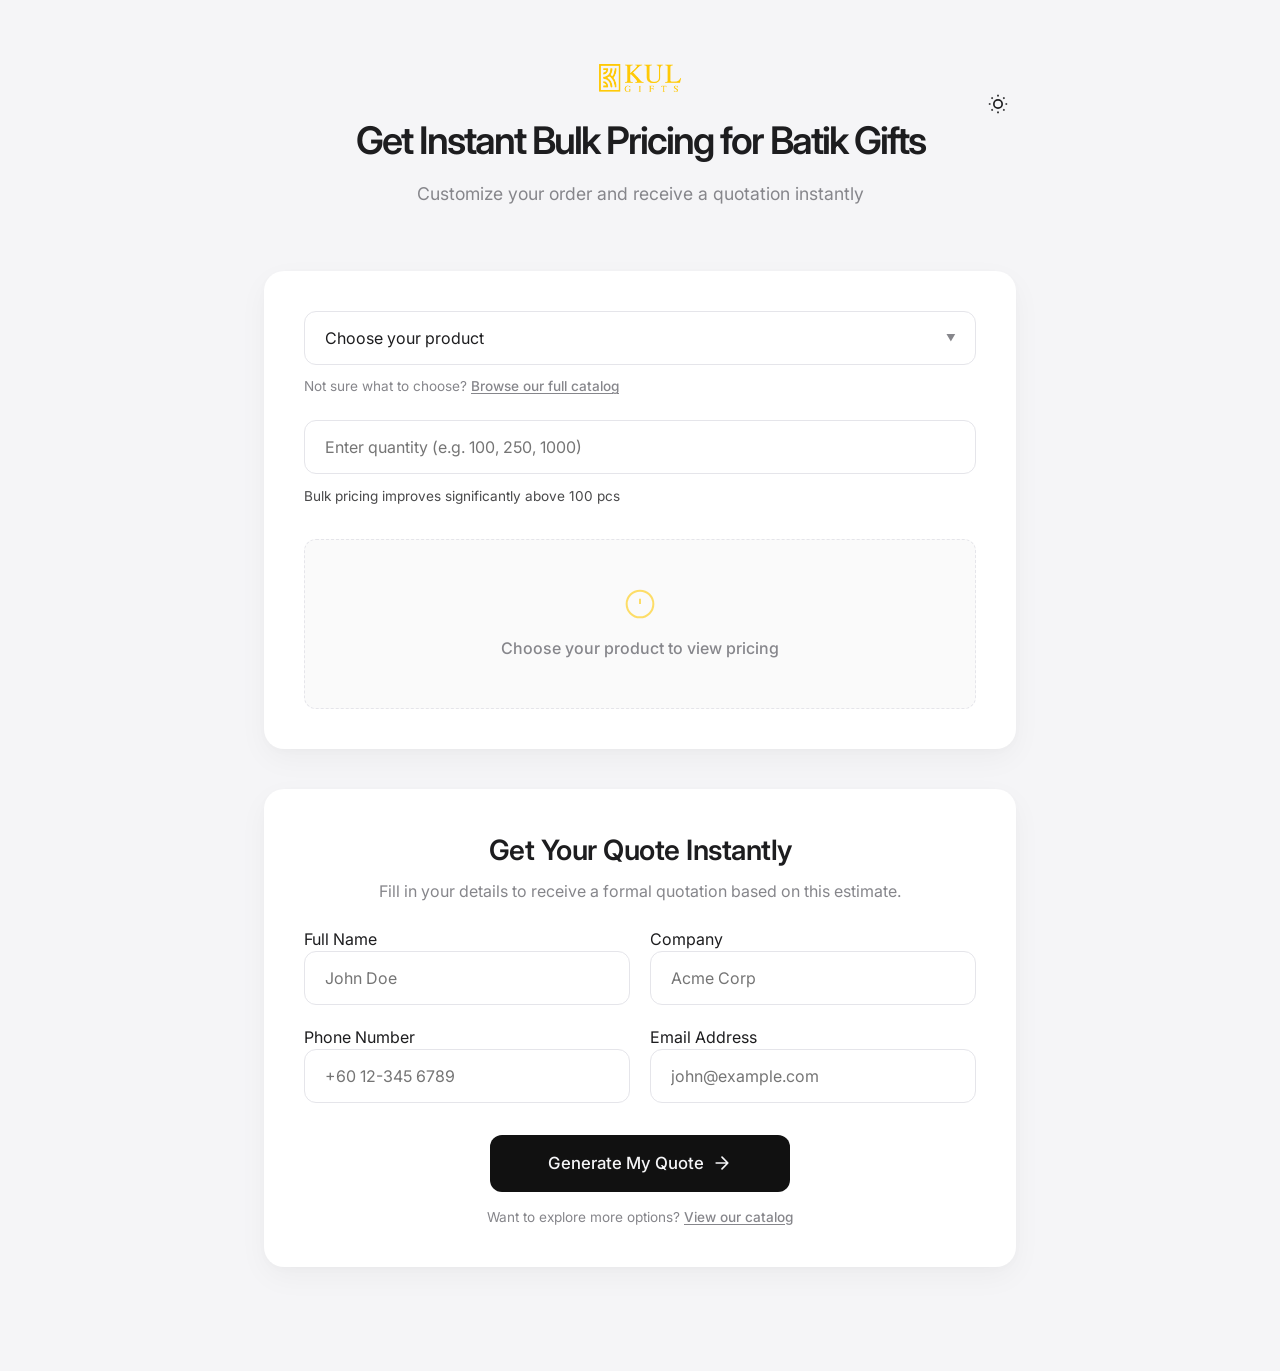
==== index.html @ 927e72f8 "Update index.html" ====
<!DOCTYPE html>
<html lang="en">

<head>
    <meta charset="UTF-8" />
    <meta name="viewport" content="width=device-width, initial-scale=1.0" />
    <title>KUL Gifts Bulk Order Estimator</title>

    <link rel="preconnect" href="https://fonts.googleapis.com" />
    <link rel="preconnect" href="https://fonts.gstatic.com" crossorigin />
    <link href="https://fonts.googleapis.com/css2?family=Inter:wght@300;400;500;600;700&display=swap" rel="stylesheet" />
    <link rel="stylesheet" href="styles.css" />
</head>

<body>
    <div class="app-container">
        <header class="app-header">
            <div class="brand-header">
                <img src="logo.png" alt="KUL Gifts Logo" class="logo">
            </div>
            <div class="header-top">
                <button id="back-to-calc-btn" class="back-btn hidden" aria-label="Back to calculator">
                    <svg width="24" height="24" viewBox="0 0 24 24" fill="none" stroke="currentColor" stroke-width="2.5"
                        stroke-linecap="round" stroke-linejoin="round">
                        <path d="M15 18l-6-6 6-6" />
                    </svg>
                </button>
                <button id="theme-toggle" class="theme-btn" aria-label="Toggle dark mode">
                    <svg class="sun-icon" width="20" height="20" viewBox="0 0 24 24" fill="none" stroke="currentColor"
                        stroke-width="2">
                        <circle cx="12" cy="12" r="5" />
                        <path
                            d="M12 1v2M12 21v2M4.22 4.22l1.42 1.42M18.36 18.36l1.42 1.42M1 12h2M21 12h2M4.22 19.78l1.42-1.42M18.36 5.64l1.42-1.42" />
                    </svg>
                    <svg class="moon-icon" width="20" height="20" viewBox="0 0 24 24" fill="none" stroke="currentColor"
                        stroke-width="2">
                        <path d="M21 12.79A9 9 0 1 1 11.21 3 7 7 0 0 0 21 12.79z" />
                    </svg>
                </button>
            </div>
            <h2>Get Instant Bulk Pricing for Batik Gifts</h2>
            <p>Customize your order and receive a quotation instantly</p>
        </header>

        <main class="main-content">
            <!-- Estimator Form -->
            <section class="estimator-panel">
                <div id="calculator-section" class="calculator-card glass-card">
                    <!-- Conversion Banner -->


                    <form id="estimator-form">
                        <!-- Step 1 (Minimal) -->
                        <div class="form-group">
                            <div class="select-wrapper">
                                <select id="product" name="product" required>
                                    <option value="" disabled selected hidden>Choose your product</option>
                                    <option value="Batik Kipas Tangan w Cover">Batik Kipas Tangan w Cover</option>
                                    <option value="Batik Zipper Bag / Foldable">Batik Zipper Bag / Foldable</option>
                                    <option value="Batik Totebag Reversible">Batik Totebag Reversible</option>
                                    <option value="Batik Passport Holder">Batik Passport Holder</option>
                                    <option value="Batik Lanyard Holder">Batik Lanyard Holder</option>
                                    <option value="Batik Mini Doorgift">Batik Mini Doorgift</option>
                                    <option value="Batik Notebook">Batik Notebook</option>
                                    <option value="other">Not sure / Other product</option>
                                </select>
                            </div>

                            <!-- Secondary Product Info (Moved here for better flow) -->
                            <div id="custom-product-container" class="form-group hidden" style="margin-top: 1rem;">
                                <label for="custom-product">Tell us what you're looking for</label>
                                <textarea id="custom-product"
                                    placeholder="Example: Batik Bookmark with custom logo printing..."></textarea>
                            </div>

                            <p class="catalog-hint">Not sure what to choose? <a
                                    href="https://kulgifts.com/wp-content/uploads/2026/04/KUL-Gifts-2025-Estimator.pdf"
                                    target="_blank">Browse our full catalog</a></p>
                        </div>

                        <!-- Step 2 (Minimal) -->
                        <div class="form-group">
                            <input type="number" id="quantity" name="quantity"
                                placeholder="Enter quantity (e.g. 100, 250, 1000)" min="1">
                            <div id="quantity-hint" class="quantity-hint"></div>
                            <div style="font-size: 0.85rem; opacity: 0.8; margin-top: 0.5rem;">Bulk pricing improves
                                significantly above 100 pcs</div>
                        </div>

                        <!-- Interactive Fields (Hidden until step 1) -->
                        <div id="interactive-fields-container" class="hidden">
                            <!-- Timeline Selector -->
                            <div class="form-group">
                                <label for="timeline">Production Timeline</label>
                                <div class="select-wrapper">
                                    <select id="timeline" name="timeline">
                                        <option value="Normal">Normal (3–4 weeks)</option>
                                        <option value="Urgent">Urgent (1–2 weeks)</option>
                                    </select>
                                </div>
                            </div>

                            <div id="addons-field-container">
                                <div class="form-group">
                                    <label>Customize Your Order (Add-ons)</label>
                                    <div id="addon-warning" class="hidden" style="color: #ea4335; font-size: 0.85rem; margin-bottom: 12px; font-weight: 500;">
                                        Customization is available for orders of 50 pcs and above only.
                                    </div>
                                    <div class="addons-group" id="addons-group">
                                        <label class="addon-checkbox" for="addon-logo">
                                            <div class="addon-left">
                                                <div class="custom-checkbox">
                                                    <input type="checkbox" id="addon-logo" value="3" />
                                                    <span class="checkmark"></span>
                                                </div>
                                                <div class="addon-info">
                                                    <span class="addon-name">Logo Printing</span>
                                                </div>
                                            </div>
                                            <span class="addon-price">+RM3/unit</span>
                                        </label>

                                        <label class="addon-checkbox" for="addon-card">
                                            <div class="addon-left">
                                                <div class="custom-checkbox">
                                                    <input type="checkbox" id="addon-card" value="2" />
                                                    <span class="checkmark"></span>
                                                </div>
                                                <div class="addon-info">
                                                    <span class="addon-name">Custom Card</span>
                                                </div>
                                            </div>
                                            <span class="addon-price">+RM2/unit</span>
                                        </label>

                                        <label class="addon-checkbox" for="addon-packaging">
                                            <div class="addon-left">
                                                <div class="custom-checkbox">
                                                    <input type="checkbox" id="addon-packaging" value="5" />
                                                    <span class="checkmark"></span>
                                                </div>
                                                <div class="addon-info">
                                                    <span class="addon-name">Premium Packaging</span>
                                                </div>
                                            </div>
                                            <span class="addon-price">+RM5/unit</span>
                                        </label>
                                    </div>
                                </div>
                            </div>
                        </div>
                    </form>

                    <!-- Pricing Box -->
                    <div id="pricing-box-container" class="hidden">
                        <div class="pricing-display">
                            <div id="savings-message" class="savings-message hidden"></div>
                            <div class="price-row" style="font-size: 0.95rem; margin-bottom: 1.25rem;">
                                <span>Price Per Unit</span>
                                <span id="unit-price" class="price-value">RM 0.00</span>
                            </div>
                            <div id="deposit-section">
                                <div class="price-divider"></div>
                                <div class="payment-breakdown"
                                    style="display: flex; flex-direction: column; auto; gap: 0.85rem; margin-top: 1.25rem; margin-bottom: 1.25rem;">
                                    <div class="price-row" style="font-size: 1rem;">
                                        <span>Deposit (60%)</span>
                                        <span id="deposit-price" class="price-value">RM 0.00</span>
                                    </div>
                                    <div class="price-row" style="font-size: 1rem;">
                                        <span>Balance (40%)</span>
                                        <span id="balance-price" class="price-value">RM 0.00</span>
                                    </div>
                                </div>
                            </div>
                            <div class="price-divider"></div>
                            <div class="price-row total" style="margin-top: 1.5rem;">
                                <span style="font-size: 1.1rem;">Estimated Total</span>
                                <span id="total-price" class="price-value highlight">RM 0.00</span>
                            </div>
                            <div id="pricing-note" class="catalog-hint" style="margin-top: 1rem; line-height: 1.5;">
                                Estimated pricing based on standard specifications.<br>
                                60% deposit required to confirm order, balance upon completion.<br>
                                Delivery charges are calculated separately.
                            </div>
                        </div>
                    </div>

                    <!-- Empty State Message -->
                    <div id="empty-state-container" class="empty-state-container">
                        <div class="empty-state-msg">
                            <svg width="32" height="32" viewBox="0 0 24 24" fill="none" stroke="currentColor"
                                stroke-width="1.5">
                                <circle cx="12" cy="12" r="10" />
                                <path d="M12 8v4M12 16h.01" />
                            </svg>
                            <p>Choose your product to view pricing</p>
                        </div>
                    </div>

                    <!-- Tailored Quotation Message -->
                    <div id="tailored-quote-msg" class="tailored-quote-msg hidden">
                        <div class="msg-icon">
                            <svg width="24" height="24" viewBox="0 0 24 24" fill="none" stroke="currentColor"
                                stroke-width="2">
                                <path d="M21 15a2 2 0 0 1-2 2H7l-4 4V5a2 2 0 0 1 2-2h14a2 2 0 0 1 2 2z" />
                            </svg>
                        </div>
                        <p>This request requires a tailored quotation. Submit your request and our team will assist you
                            with the best rates.</p>
                    </div>
                </div>
            </section>

            <section class="lead-layout">
                <div id="lead-section" class="lead-card glass-card">
                    <h3>Get Your Quote Instantly</h3>
                    <p class="lead-desc" style="margin-bottom: 1.5rem;">
                        Fill in your details to receive a formal quotation based on this estimate.
                    </p>

                    <form id="lead-form">
                        <div class="input-grid">
                            <div class="input-group">
                                <label for="name">Full Name</label>
                                <input type="text" id="name" required placeholder="John Doe" />
                            </div>

                            <div class="input-group">
                                <label for="company">Company</label>
                                <input type="text" id="company" required placeholder="Acme Corp" />
                            </div>

                            <div class="input-group">
                                <label for="phone">Phone Number</label>
                                <input type="tel" id="phone" required placeholder="+60 12-345 6789" />
                            </div>

                            <div class="input-group">
                                <label for="email">Email Address</label>
                                <input type="email" id="email" required placeholder="john@example.com" />
                            </div>
                        </div>

                        <button type="submit" class="submit-btn" id="submit-lead-btn"
                            style="margin-bottom: 16px; background-color: var(--primary); color: var(--bg-color); border: none;">
                            <span>Generate My Quote</span>
                            <svg class="icon-arrow" width="20" height="20" viewBox="0 0 24 24" fill="none"
                                stroke="currentColor" stroke-width="2" stroke-linecap="round" stroke-linejoin="round">
                                <path d="M5 12h14M12 5l7 7-7 7" />
                            </svg>
                        </button>
                        
                        <div style="text-align: center;">
                            <p class="catalog-hint secondary">Want to explore more options? <a
                                    href="https://kulgifts.com/wp-content/uploads/2026/04/KUL-Gifts-2025-Catalog.pdf"
                                    target="_blank">View our catalog</a></p>
                        </div>
                    </form>
                </div>
            </section>

            <!-- Professional Quotation Preview Section -->
            <section id="preview-section" class="preview-layout hidden">
                <div class="preview-card invoice-card">
                    
                    <!-- Header -->
                    <div class="invoice-header">
                        <div class="invoice-brand">
                            <h2>KUL GIFTS</h2>
                            <p>Bulk Batik Gifts Supplier</p>
                        </div>
                        <div class="invoice-title">
                            <h1 style="color: #FFCA07;">QUOTATION</h1>
                            <div class="invoice-meta">
                                <p><strong>Quote ID:</strong> <span id="preview-quote-id">-</span></p>
                                <p><strong>Date Issued:</strong> <span id="preview-date-issued">-</span></p>
                                <p><strong>Valid Until:</strong> <span id="preview-valid-until">-</span></p>
                            </div>
                        </div>
                    </div>
                    
                    <!-- Separation Line -->
                    <div class="invoice-divider-thick"></div>

                    <!-- Addresses -->
                    <div class="invoice-addresses">
                        <div class="invoice-from">
                            <h4 class="address-title">FROM:</h4>
                            <p><strong>Name:</strong> KUL Gifts Team</p>
                            <p><strong>Company:</strong> KUL Gifts Worldwide</p>
                            <p><strong>Phone:</strong> 60182630390</p>
                            <p><strong>Email:</strong> <a href="mailto:kulgifts2u@gmail.com">kulgifts2u@gmail.com</a></p>
                        </div>
                        <div class="invoice-to">
                            <h4 class="address-title">TO:</h4>
                            <p><strong>Name:</strong> <span id="preview-name">-</span></p>
                            <p><strong>Company:</strong> <span id="preview-company">-</span></p>
                            <p><strong>Phone:</strong> <span id="preview-phone">-</span></p>
                            <p><strong>Email:</strong> <span id="preview-email">-</span></p>
                        </div>
                    </div>

                    <div class="invoice-divider"></div>

                    <!-- Order Details -->
                    <div class="invoice-section">
                        <h4 class="section-heading">ORDER DETAILS</h4>
                        <div class="invoice-table">
                            <div class="invoice-row header-row">
                                <span class="col-main">Product</span>
                                <span class="col-qty">Quantity</span>
                                <span class="col-price">Unit Price</span>
                            </div>
                            <div class="invoice-row">
                                <span id="preview-product" class="col-main font-semibold">-</span>
                                <span id="preview-quantity" class="col-qty">- pcs</span>
                                <span id="preview-unit-price" class="col-price">-</span>
                            </div>
                        </div>
                    </div>

                    <div class="invoice-divider"></div>

                    <!-- Add-ons Details -->
                    <div class="invoice-section">
                        <h4 class="section-heading">ADD-ONS</h4>
                        <div id="preview-addons-container" class="invoice-addons-list">
                            <!-- Dynamic addon rows will be injected here -->
                            <p class="no-addons">None</p>
                        </div>
                    </div>

                    <div class="invoice-divider"></div>

                    <!-- Pricing Summary -->
                    <div class="invoice-summary-wrapper">
                        <div class="invoice-summary">
                            <div class="summary-row">
                                <span>Subtotal:</span>
                                <span id="preview-subtotal">-</span>
                            </div>
                            <div class="summary-row">
                                <span>Add-ons Total:</span>
                                <span id="preview-addons-total">-</span>
                            </div>
                            <div class="summary-row total-row">
                                <span>TOTAL AMOUNT:</span>
                                <span id="preview-final-total" class="total-gold">-</span>
                            </div>
                        </div>
                    </div>

                    <!-- Payment Information Section -->
                    <div class="invoice-section" style="margin-top: 2rem;">
                        <h4 class="section-heading">PAYMENT INFORMATION</h4>
                        <div class="invoice-payment" style="font-size: 0.95rem; line-height: 1.6;">
                            <p style="margin: 0;"><strong>Bank:</strong> Maybank</p>
                            <p style="margin: 0;"><strong>Account Name:</strong> KUL GIFT WORLDWIDE</p>
                            <p style="margin: 0;"><strong>Account Number:</strong> 518608055493</p>
                        </div>
                    </div>

                    <!-- Notes Section -->
                    <div class="invoice-notes">
                        <h4 class="notes-heading">NOTES:</h4>
                        <ul>
                            <li>This quotation is valid for 7 days from the date issued</li>
                            <li>Production will begin after confirmation</li>
                            <li>Delivery timeline will be shared upon order confirmation</li>
                            <li>Shipping/delivery is NOT included in this quotation</li>
                            <li>Delivery can be arranged via Lalamove (paid by client or arranged by KUL Gifts upon request)</li>
                        </ul>
                    </div>

                    <!-- Action Buttons -->
                    <div class="invoice-actions no-print">
                        <button type="button" id="confirm-quote-btn" class="submit-btn primary-btn invoice-btn">
                            <span>Confirm & Generate Official Quotation</span>
                        </button>
                        <button type="button" id="edit-details-btn" class="secondary-btn invoice-btn outline">
                            <span>Edit Details</span>
                        </button>
                    </div>
                </div>
            </section>

            <div id="success-message" class="success-card hidden">
                <div class="success-icon">
                    <svg width="48" height="48" viewBox="0 0 24 24" fill="none" stroke="currentColor" stroke-width="2"
                        stroke-linecap="round" stroke-linejoin="round">
                        <path d="M22 11.08V12a10 10 0 1 1-5.93-9.14" />
                        <polyline points="22 4 12 14.01 9 11.01" />
                    </svg>
                </div>

                <h3>Request Submitted!</h3>
                <p style="margin-bottom: 1.5rem">
                    Thank you for choosing KUL Gifts. Final quotation has been sent to your email.
                </p>
                
                <div class="whatsapp-container" style="margin-top: 0; padding-top: 0; border-top: none; text-align: center; margin-bottom: 2rem;">
                    <button type="button" id="whatsapp-confirm-btn" class="submit-btn"
                        style="margin: 0 auto 12px auto; width: 100%; max-width: 350px; background-color: #25D366; color: #fff; border: none;">
                        <svg width="20" height="20" viewBox="0 0 24 24" fill="currentColor">
                            <path d="M17.472 14.382c-.297-.149-1.758-.867-2.03-.967-.273-.099-.471-.148-.67.15-.197.297-.767.966-.94 1.164-.173.199-.347.223-.644.075-.297-.15-1.255-.463-2.39-1.475-.883-.788-1.48-1.761-1.653-2.059-.173-.297-.018-.458.13-.606.134-.133.298-.347.446-.52.149-.174.198-.298.298-.497.099-.198.05-.371-.025-.52-.075-.149-.669-1.612-.916-2.207-.242-.579-.487-.5-.669-.51-.173-.008-.371-.01-.57-.01-.198 0-.52.074-.792.372-.272.297-1.04 1.016-1.04 2.479 0 1.462 1.065 2.875 1.213 3.074.149.198 2.096 3.2 5.077 4.487.709.306 1.262.489 1.694.625.712.227 1.36.195 1.871.118.571-.085 1.758-.719 2.006-1.413.248-.694.248-1.289.173-1.413-.074-.124-.272-.198-.57-.347m-5.421 7.403h-.004a9.87 9.87 0 01-5.031-1.378l-.361-.214-3.741.982.998-3.648-.235-.374a9.86 9.86 0 01-1.51-5.26c.001-5.45 4.436-9.884 9.888-9.884 2.64 0 5.122 1.03 6.988 2.898a9.825 9.825 0 012.893 6.994c-.003 5.45-4.437 9.884-9.885 9.884m8.413-18.297A11.815 11.815 0 0012.05 0C5.495 0 .16 5.335.157 11.892c0 2.096.547 4.142 1.588 5.945L0 24l6.335-1.662c1.72.94 3.659 1.437 5.63 1.438h.005c6.554 0 11.89-5.335 11.893-11.893a11.821 11.821 0 00-3.48-8.413Z" />
                        </svg>
                        <span>Chat on WhatsApp to Confirm Order</span>
                    </button>
                </div>
                
                <button id="reset-btn" class="secondary-btn">Calculate Another Order</button>
            </div>
        </main>
    </div>

    <script src="script.js"></script>
</body>

</html>
---- styles.css ----
:root {
    /* Light Theme (Default) */
    --primary: #111111;
    --primary-hover: #000000;
    --accent: #FFCA07;
    --bg-color: #F5F5F7;
    --surface: #FFFFFF;
    --surface-hover: #FAFAFA;
    --border: #E5E5EA;
    --border-hover: #D1D1D6;
    --text-main: #1D1D1F;
    --text-muted: #86868B;
    --shadow-soft: 0 10px 30px rgba(0, 0, 0, 0.04), 0 2px 8px rgba(0, 0, 0, 0.02);
    --shadow-hover: 0 20px 50px rgba(0, 0, 0, 0.08), 0 4px 12px rgba(0, 0, 0, 0.03);
    --radius-md: 12px;
    --radius-lg: 20px;
    --transition: all 0.4s cubic-bezier(0.25, 1, 0.5, 1);

    --display-sun: block;
    --display-moon: none;

    --pricing-bg: #101010;
    --pricing-text: #F5F5F7;
    --pricing-muted: #86868B;
    --pricing-divider: rgba(255, 255, 255, 0.1);
}

body.dark {
    /* Dark Theme */
    --primary: #FFFFFF;
    --primary-hover: #EBEBEB;
    --bg-color: #000000;
    --surface: #1C1C1E;
    --surface-hover: #2C2C2E;
    --border: #3A3A3C;
    --border-hover: #48484A;
    --text-main: #F5F5F7;
    --text-muted: #86868B;
    --shadow-soft: 0 10px 30px rgba(0, 0, 0, 0.4);
    --shadow-hover: 0 20px 50px rgba(0, 0, 0, 0.6);

    --display-sun: none;
    --display-moon: block;

    --pricing-bg: #101010;
    --pricing-text: #FFFFFF;
    --pricing-muted: rgba(255, 255, 255, 0.7);
    --pricing-divider: rgba(255, 255, 255, 0.2);
}

* {
    margin: 0;
    padding: 0;
    box-sizing: border-box;
}

body {
    font-family: 'Inter', -apple-system, BlinkMacSystemFont, sans-serif;
    background-color: var(--bg-color);
    color: var(--text-main);
    line-height: 1.5;
    -webkit-font-smoothing: antialiased;
    transition: background-color 0.4s ease, color 0.4s ease;
}

.app-container {
    max-width: 800px;
    margin: 0 auto;
    padding: 4rem 1.5rem;
    min-height: 100vh;
}

/* Header Styles */
.app-header {
    text-align: center;
    margin-bottom: 4rem;
}

.header-top {
    display: flex;
    justify-content: center;
    align-items: center;
    position: relative;
    margin-bottom: 0.5rem;
}

.app-header h1 {
    font-size: 1rem;
    text-transform: uppercase;
    letter-spacing: 2px;
    color: var(--text-muted);
    font-weight: 500;
}

.theme-btn,
.back-btn {
    position: absolute;
    background: none;
    border: none;
    cursor: pointer;
    color: var(--text-main);
    padding: 8px;
    border-radius: 50%;
    transition: background-color 0.3s ease, opacity 0.3s ease, transform 0.3s ease;
    display: flex;
    align-items: center;
    justify-content: center;
}

.theme-btn {
    right: 0;
}

.back-btn {
    left: 0;
}

.theme-btn:hover,
.back-btn:hover {
    background-color: var(--surface-hover);
}

.back-btn:hover {
    transform: translateX(-3px);
}

.sun-icon {
    display: var(--display-sun);
}

.moon-icon {
    display: var(--display-moon);
}

.app-header h2 {
    font-size: 38px;
    font-weight: 600;
    letter-spacing: -2px;
    color: var(--text-main);
    margin-bottom: 0.75rem;
}

.app-header p {
    color: var(--text-muted);
    font-size: 1.1rem;
}

/* Estimator Panel */
.estimator-panel {
    width: 100%;
    margin-bottom: 2.5rem;
}

.glass-card {
    background: var(--surface);
    border-radius: var(--radius-lg);
    box-shadow: var(--shadow-soft);
    transition: var(--transition);
    width: 100%;
    margin-bottom: 2.5rem;
    padding: 2.5rem;
}

.glass-card:hover {
    box-shadow: var(--shadow-hover);
}

.calculator-card,
.lead-card {
    padding: 2.5rem;
}

.glass-card {
    background: var(--surface);
    border-radius: var(--radius-lg);
    box-shadow: var(--shadow-soft);
    transition: var(--transition);
    width: 100%;
    margin-bottom: 2.5rem;
}

.glass-card:hover {
    box-shadow: var(--shadow-hover);
}

.calculator-card,
.lead-card {
    padding: 2.5rem;
}

.calculator-card {
    /* Keeping estimator specifics if any */
}

.lead-layout {
    margin-top: 1rem;
}

.form-group {
    margin-bottom: 1.5rem;
}

.form-group label {
    display: block;
    font-weight: 500;
    margin-bottom: 0.6rem;
    color: var(--text-main);
    font-size: 0.95rem;
}

.select-wrapper {
    position: relative;
}

.select-wrapper::after {
    content: "▼";
    font-size: 0.6rem;
    position: absolute;
    right: 1.25rem;
    top: 50%;
    transform: translateY(-50%);
    pointer-events: none;
    color: var(--text-muted);
}

select,
input {
    appearance: none;
    width: 100%;
    padding: 1rem 1.25rem;
    border: 1px solid var(--border);
    border-radius: var(--radius-md);
    font-size: 1rem;
    font-family: inherit;
    background-color: var(--surface);
    color: var(--text-main);
    transition: var(--transition);
}

select:focus,
input:focus,
textarea:focus {
    outline: none;
    border-color: var(--accent);
    box-shadow: 0 0 0 3px rgba(255, 202, 7, 0.15);
}

/* Hide number input spinners */
input[type="number"]::-webkit-inner-spin-button,
input[type="number"]::-webkit-outer-spin-button {
    -webkit-appearance: none;
    margin: 0;
}

input[type="number"] {
    -moz-appearance: textfield;
}

textarea {
    font-family: inherit;
    font-size: 1rem;
    color: var(--text-main);
    resize: vertical;
    min-height: 120px;
    line-height: 1.6;
    padding: 1.25rem;
    background-color: var(--surface);
    border: 1px solid var(--border);
    border-radius: var(--radius-md);
    transition: var(--transition);
}

textarea::placeholder {
    color: var(--text-muted);
    opacity: 0.7;
}

textarea:focus {
    outline: none;
    border-color: var(--accent);
    box-shadow: 0 0 0 4px rgba(255, 202, 7, 0.1);
    background-color: var(--surface-hover);
}

#custom-product-container {
    transition: all 0.4s cubic-bezier(0.16, 1, 0.3, 1);
    opacity: 1;
    transform: translateY(0);
    overflow: hidden;
    max-height: 400px;
}

#custom-product-container.hidden {
    opacity: 0;
    transform: translateY(-10px);
    max-height: 0;
    margin-top: 0 !important;
    margin-bottom: 0 !important;
    pointer-events: none;
    display: block !important;
    /* Override .hidden display:none to allow transition */
}

.quantity-hint {
    font-size: 0.85rem;
    color: var(--text-muted);
    margin-top: 0.75rem;
    padding-left: 0.25rem;
    font-weight: 500;
    transition: var(--transition);
}

.quantity-hint.unlock {
    color: #4CAF50;
    /* Success green */
}

.quantity-hint.highlight {
    color: #FFCA07;
    /* Highlight yellow */
    font-weight: 600;
}

/* Dark mode specific for highlight visibility */
body.dark .quantity-hint.highlight {
    color: #ffd84d;
}

.catalog-hint {
    font-size: 0.85rem;
    color: var(--text-muted);
    margin-top: 0.75rem;
    line-height: 1.4;
}

.catalog-hint a {
    color: var(--text-muted);
    text-decoration: underline;
    text-underline-offset: 2px;
    font-weight: 500;
    transition: var(--transition);
}

.catalog-hint a:hover {
    color: var(--text-main);
}

.catalog-hint.secondary {
    margin-top: 1rem;
    text-align: center;
}

.hidden {
    display: none !important;
}

/* Empty State Message */
.empty-state-container {
    padding: 3.5rem 2rem;
    text-align: center;
    background: transparent;
    border: 1px dashed rgba(255, 255, 255, 0.2);
    border-radius: var(--radius-md);
    margin-top: 0;
    flex-grow: 1;
    display: flex;
    align-items: center;
    justify-content: center;
    animation: fadeIn 0.4s ease;
}

.empty-state-msg {
    display: flex;
    flex-direction: column;
    align-items: center;
    gap: 1rem;
    color: #a1a1a6;
}

.empty-state-msg svg {
    color: var(--accent);
    opacity: 0.6;
}

.empty-state-msg p {
    font-size: 1rem;
    font-weight: 500;
}

/* Addons */
.addons-group {
    display: flex;
    flex-direction: column;
    gap: 0.75rem;
}

.addon-checkbox {
    display: flex;
    align-items: center;
    position: relative;
    padding: 1rem 1.25rem;
    border: 1px solid var(--border);
    border-radius: var(--radius-md);
    cursor: pointer;
    transition: var(--transition);
}

.addon-checkbox:hover {
    border-color: var(--border-hover);
    background-color: var(--surface-hover);
}

.addon-left {
    display: flex;
    align-items: center;
    flex-grow: 1;
}

.custom-checkbox {
    position: relative;
    width: 20px;
    height: 20px;
    margin-right: 1rem;
    flex-shrink: 0;
}

.custom-checkbox input {
    position: absolute;
    opacity: 0;
    cursor: pointer;
    height: 0;
    width: 0;
    margin: 0;
}

.checkmark {
    position: absolute;
    top: 0;
    left: 0;
    height: 20px;
    width: 20px;
    background-color: transparent;
    border: 2px solid var(--border);
    border-radius: 6px;
    transition: var(--transition);
}

.custom-checkbox:hover input~.checkmark {
    border-color: var(--border-hover);
}

.custom-checkbox input:checked~.checkmark {
    background-color: var(--accent);
    border-color: var(--accent);
}

.checkmark:after {
    content: "";
    position: absolute;
    display: none;
}

.custom-checkbox input:checked~.checkmark:after {
    display: block;
}

.custom-checkbox .checkmark:after {
    left: 6px;
    top: 2px;
    width: 5px;
    height: 10px;
    border: solid #111;
    border-width: 0 2px 2px 0;
    transform: rotate(45deg);
}

.addon-name {
    font-weight: 500;
    font-size: 0.95rem;
}

.addon-price {
    color: var(--text-muted);
    font-size: 0.9rem;
}

/* Pricing Display */
.pricing-display {
    background: #191919;
    color: #ffffff;
    border-radius: var(--radius-md);
    padding: 2.5rem;
    margin-top: 2rem;
    box-shadow: 0 10px 30px rgba(0, 0, 0, 0.1);
    transition: background-color 0.4s ease;
}

body.dark .pricing-display {
    background-color: #101010;
}

.price-row {
    display: flex;
    justify-content: space-between;
    align-items: center;
    font-size: 1.1rem;
    color: #a1a1a6;
    font-weight: 500;
}

.price-divider {
    height: 1px;
    background-color: rgba(255, 255, 255, 0.05);
    margin: 1.5rem 0;
}

.price-row.total {
    color: #ffffff;
    align-items: center;
}

.price-value {
    color: #ffffff;
}

.price-value.highlight {
    font-size: clamp(28px, 6vw, 48px);
    font-weight: 700;
    color: #ffffff;
    letter-spacing: -1.5px;
    line-height: 1.2;
    word-break: break-word;
}

@media (max-width: 480px) {
    .price-row.total {
        flex-direction: column;
        align-items: flex-start;
        gap: 0.25rem;
    }
}

#pricing-box-container {
    width: 100%;
}

/* Empty State Message */
.empty-state-container {
    padding: 3rem 2rem;
    text-align: center;
    background: var(--surface-hover);
    border: 1px dashed var(--border);
    border-radius: var(--radius-md);
    margin-top: 2rem;
    animation: fadeIn 0.4s ease;
}

.empty-state-msg {
    display: flex;
    flex-direction: column;
    align-items: center;
    gap: 1rem;
    color: var(--text-muted);
}

/* Tailored Quote Msg */
.tailored-quote-msg {
    padding: 2.5rem;
    text-align: center;
    background: #191919;
    border-radius: var(--radius-md);
    margin-top: 2rem;
    border: 1px solid rgba(255, 255, 255, 0.05);
    animation: fadeIn 0.4s ease;
    color: #ffffff;
    transition: background-color 0.4s ease;
}

body.dark .tailored-quote-msg {
    background-color: #101010;
}

.msg-icon {
    margin-bottom: 1rem;
    color: #FFCA07;
}

.tailored-quote-msg p {
    color: #a1a1a6;
    font-size: 0.95rem;
    line-height: 1.6;
    max-width: 400px;
    margin: 0 auto;
}

@keyframes fadeIn {
    from {
        opacity: 0;
        transform: translateY(10px);
    }

    to {
        opacity: 1;
        transform: translateY(0);
    }
}

/* Lead Section */
.lead-card {
    padding: 2.5rem;
    text-align: center;
}

.lead-card h3 {
    font-size: 1.75rem;
    font-weight: 600;
    margin-bottom: 0.5rem;
    letter-spacing: -0.5px;
}

.lead-desc {
    color: var(--text-muted);
    margin-bottom: 2.5rem;
}

.input-grid {
    display: grid;
    grid-template-columns: 1fr;
    gap: 1.25rem;
    margin-bottom: 2rem;
    text-align: left;
}

@media (min-width: 600px) {
    .input-grid {
        grid-template-columns: 1fr 1fr;
    }
}

.submit-btn {
    width: 100%;
    max-width: 300px;
    margin: 0 auto;
    padding: 1.15rem;
    background-color: var(--primary);
    color: var(--bg-color);
    /* Contrast color */
    border: none;
    border-radius: var(--radius-md);
    font-family: inherit;
    font-size: 1.05rem;
    font-weight: 500;
    cursor: pointer;
    display: flex;
    justify-content: center;
    align-items: center;
    gap: 0.5rem;
    transition: var(--transition);
}

.submit-btn:hover {
    background-color: var(--primary-hover);
    transform: translateY(-2px);
    box-shadow: 0 8px 16px rgba(0, 0, 0, 0.15);
}

body.dark .submit-btn {
    background-color: var(--accent);
    color: #111;
}

body.dark .submit-btn:hover {
    background-color: #E6B606;
}

/* WhatsApp CTA */
.whatsapp-container {
    margin-top: 2rem;
    padding-top: 1.5rem;
    border-top: 1px solid var(--border);
}

.whatsapp-btn {
    display: flex;
    align-items: center;
    justify-content: center;
    gap: 0.75rem;
    padding: 1rem;
    background-color: transparent;
    border: 1.5px solid #25D366;
    border-radius: var(--radius-md);
    color: #25D366;
    text-decoration: none;
    font-weight: 600;
    font-size: 0.95rem;
    transition: var(--transition);
}

.whatsapp-btn:hover {
    background-color: #25D366;
    color: #FFFFFF;
    transform: translateY(-2px);
    box-shadow: 0 8px 16px rgba(37, 211, 102, 0.15);
}

body.dark .whatsapp-btn {
    border-color: #25D366;
    color: #25D366;
}

body.dark .whatsapp-btn:hover {
    background-color: #25D366;
    color: #000;
}

/* Success Card */
.success-card {
    text-align: center;
    padding: 5rem 2rem;
    display: flex;
    flex-direction: column;
    align-items: center;
    justify-content: center;
}

.success-card.hidden {
    display: none;
}

.success-icon {
    margin-bottom: 1.5rem;
    background-color: rgba(255, 202, 7, 0.1);
    color: var(--accent);
    width: 70px;
    height: 70px;
    border-radius: 50%;
    display: flex;
    align-items: center;
    justify-content: center;
    animation: scaleIn 0.5s cubic-bezier(0.175, 0.885, 0.32, 1.275);
}

@keyframes scaleIn {
    0% {
        transform: scale(0);
        opacity: 0;
    }

    100% {
        transform: scale(1);
        opacity: 1;
    }
}

.secondary-btn {
    padding: 0.8rem 2rem;
    background: none;
    border: 1px solid var(--border);
    border-radius: var(--radius-md);
    font-family: inherit;
    color: var(--text-main);
    cursor: pointer;
    transition: var(--transition);
}

.secondary-btn:hover {
    background-color: var(--surface-hover);
    border-color: var(--text-main);
}

.brand-header {
    display: flex;
    align-items: center;
    justify-content: center;
    gap: 8px;
    margin-bottom: 10px;
}

.logo {
    height: 28px;
    width: auto;
}

.brand-name {
    font-size: 12px;
    letter-spacing: 2px;
    color: #888;
}

.brand-header {
    display: flex;
    justify-content: center;
    margin-bottom: 12px;
}

.logo {
    height: 28px;
    width: auto;
}

/* Professional Quotation Preview Styles */
.preview-layout {
    width: 100%;
    animation: fadeIn 0.4s ease;
}

.invoice-card {
    background: #FFFFFF;
    border-radius: var(--radius-lg);
    box-shadow: 0 10px 40px rgba(0, 0, 0, 0.08); /* Soft pleasant shadow */
    padding: 3.5rem;
    color: #111111;
    border-top: 6px solid #FFCA07; /* Gold accent */
    font-family: 'Inter', sans-serif;
}

body.dark .invoice-card {
    background: var(--surface);
    color: var(--text-main);
    box-shadow: 0 10px 40px rgba(0, 0, 0, 0.4);
}

.invoice-header {
    display: flex;
    justify-content: space-between;
    align-items: flex-start;
    margin-bottom: 1.5rem;
}

.invoice-brand h2 {
    font-size: 1.75rem;
    font-weight: 700;
    margin-bottom: 0.25rem;
    letter-spacing: -0.5px;
}

.invoice-brand p {
    color: #666;
    font-size: 0.95rem;
}

body.dark .invoice-brand p {
    color: #a1a1a6;
}

.invoice-title {
    text-align: right;
}

.invoice-title h1 {
    font-size: 2rem;
    font-weight: 700;
    margin-bottom: 0.5rem;
    letter-spacing: 1px;
}

.invoice-meta p {
    font-size: 0.9rem;
    color: #444;
    margin-bottom: 0.25rem;
}

body.dark .invoice-meta p {
    color: #ccc;
}

.invoice-divider-thick {
    height: 2px;
    background-color: #111111;
    margin: 1.5rem 0;
}

body.dark .invoice-divider-thick {
    background-color: #555;
}

.invoice-addresses {
    display: flex;
    justify-content: space-between;
    gap: 2rem;
    margin-bottom: 1.5rem;
}

.invoice-from, .invoice-to {
    flex: 1;
}

.address-title {
    font-size: 0.9rem;
    color: #888;
    margin-bottom: 0.75rem;
    text-transform: uppercase;
    letter-spacing: 1px;
    font-weight: 600;
}

.invoice-from p, .invoice-to p {
    font-size: 0.95rem;
    line-height: 1.6;
    color: #333;
}

body.dark .invoice-from p, body.dark .invoice-to p {
    color: #ddd;
}

.invoice-from a {
    color: #333;
    text-decoration: none;
}

body.dark .invoice-from a {
    color: #ddd;
}

.section-heading {
    font-size: 1.1rem;
    font-weight: 600;
    margin-bottom: 1rem;
    padding-bottom: 0.5rem;
    border-bottom: 1px solid #eee;
}

body.dark .section-heading {
    border-bottom-color: #333;
}

.invoice-table {
    display: flex;
    flex-direction: column;
}

.invoice-row {
    display: flex;
    padding: 0.75rem 0;
    font-size: 0.95rem;
}

.header-row {
    font-weight: 600;
    color: #666;
    border-bottom: 1px solid #eee;
    margin-bottom: 0.5rem;
}

body.dark .header-row {
    color: #aaa;
    border-bottom-color: #333;
}

.col-main { flex: 2; }
.col-qty { flex: 1; text-align: center; }
.col-price { flex: 1; text-align: right; }

.font-semibold {
    font-weight: 600;
}

.invoice-addons-list {
    display: flex;
    flex-direction: column;
    gap: 0.5rem;
    font-size: 0.95rem;
}

.addon-item {
    display: flex;
    justify-content: space-between;
}

.no-addons {
    color: #888;
    font-style: italic;
}

.invoice-summary-wrapper {
    display: flex;
    justify-content: flex-end;
    margin-top: 1rem;
    margin-bottom: 2rem;
}

.invoice-summary {
    width: 100%;
    max-width: 350px;
}

.summary-row {
    display: flex;
    justify-content: space-between;
    padding: 0.5rem 0;
    font-size: 1rem;
}

.total-row {
    border-top: 2px solid #111;
    margin-top: 0.5rem;
    padding-top: 1rem;
    font-weight: 700;
    font-size: 1.15rem;
    align-items: center;
}

body.dark .total-row {
    border-top-color: #555;
    color: #FFF;
}

.total-gold {
    color: #FFCA07;
    font-size: 1.4rem;
}

.invoice-notes {
    margin-top: 2rem;
    padding: 1.5rem;
    background-color: #f9f9f9;
    border-radius: 8px;
}

body.dark .invoice-notes {
    background-color: #1a1a1a;
}

.notes-heading {
    font-size: 0.95rem;
    font-weight: 600;
    margin-bottom: 0.75rem;
}

.invoice-notes ul {
    list-style-type: disc;
    padding-left: 1.25rem;
    color: #666;
    font-size: 0.85rem;
    line-height: 1.6;
}

body.dark .invoice-notes ul {
    color: #a1a1a6;
}

.invoice-actions {
    display: flex;
    flex-direction: column;
    gap: 1rem;
    margin-top: 3rem;
}

@media (min-width: 600px) {
    .invoice-actions {
        flex-direction: row;
        justify-content: center;
    }
    
    .invoice-btn {
        width: auto !important;
        min-width: 250px;
        margin: 0 !important;
    }
}

.invoice-divider {
    height: 1px;
    background-color: #E5E5EA;
    margin: 2rem 0;
}

body.dark .invoice-divider {
    background-color: var(--border);
}

.primary-btn {
    background-color: #FFCA07;
    color: #111111;
    font-weight: 600;
}

.primary-btn:hover {
    background-color: #E6B606;
}

.invoice-btn.outline {
    background-color: transparent;
    border: 1px solid var(--border);
}

.invoice-btn.outline:hover {
    background-color: var(--surface-hover);
}

@media print {
    .no-print { display: none !important; }
    .invoice-card { box-shadow: none; border: none; padding: 0; border-top: none; }
    body.dark .invoice-card { background: none; color: #000; }
    body { background-color: white; }
}
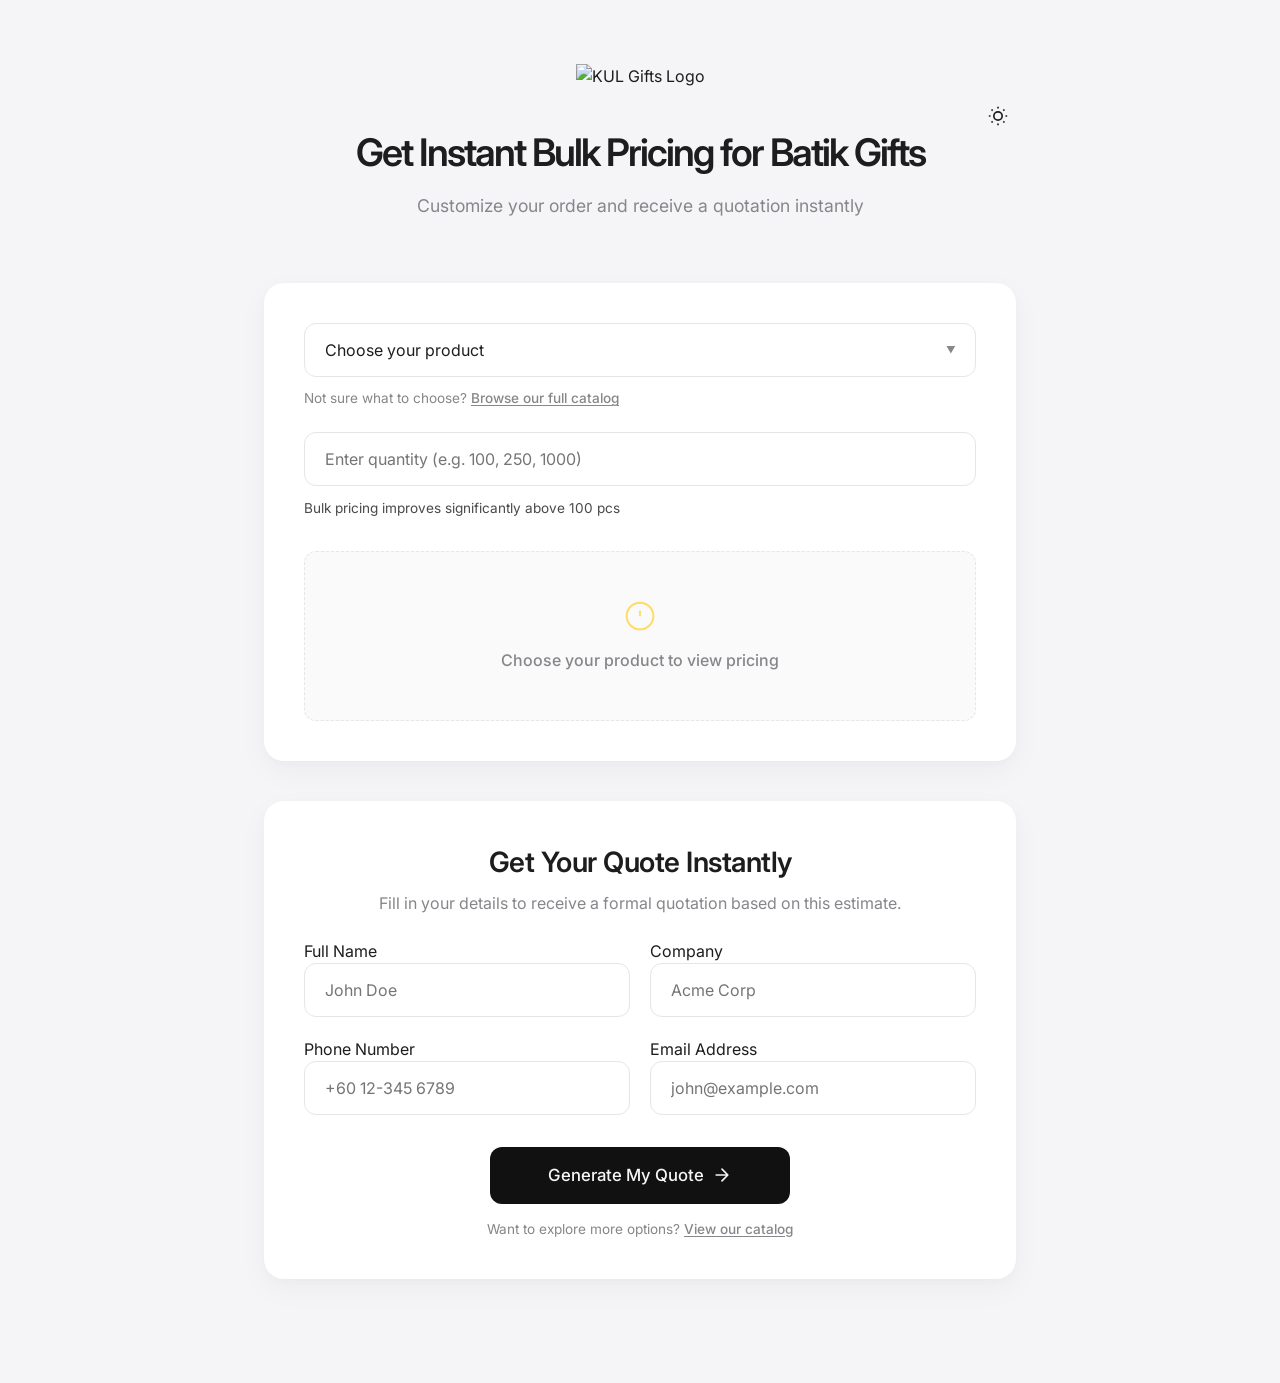
==== commit e91a08b5: "Update index.html" ====
--- a/index.html
+++ b/index.html
@@ -16,7 +16,7 @@
     <div class="app-container">
         <header class="app-header">
             <div class="brand-header">
-                <img src="logo.png" alt="KUL Gifts Logo" class="logo">
+                <img src="https://kulgifts.com/logo.png" alt="KUL Gifts Logo" class="logo">
             </div>
             <div class="header-top">
                 <button id="back-to-calc-btn" class="back-btn hidden" aria-label="Back to calculator">
@@ -267,7 +267,9 @@
                     <!-- Header -->
                     <div class="invoice-header">
                         <div class="invoice-brand">
-                            <h2>KUL GIFTS</h2>
+                            <div class="logo-wrapper">
+                                 <img src="https://kulgifts.com/logo.png" class="logo" alt="KUL Gifts Logo">
+                            </div>
                             <p>Bulk Batik Gifts Supplier</p>
                         </div>
                         <div class="invoice-title">
--- a/styles.css
+++ b/styles.css
@@ -1095,3 +1095,55 @@
     body.dark .invoice-card { background: none; color: #000; }
     body { background-color: white; }
 }
+
+/* Logo Styling */
+.logo-wrapper {
+    display: flex;
+    align-items: center;
+}
+
+.logo {
+    height: 40px;
+    object-fit: contain;
+}
+
+/* Mobile Responsiveness for Quotation Preview & PDF */
+@media (max-width: 768px) {
+    /* Stack FROM/TO */
+    .invoice-addresses {
+        flex-direction: column !important;
+        gap: 20px !important;
+    }
+    .invoice-from, .invoice-to {
+        width: 100% !important;
+        margin-bottom: 0 !important;
+    }
+
+    /* Fix Text Wrapping */
+    .invoice-card p, .invoice-card span {
+        word-break: break-word;
+    }
+    .invoice-card {
+        font-size: 14px;
+    }
+
+    /* Fix Table (Order Details) */
+    .invoice-table {
+        width: 100%;
+        font-size: 14px;
+    }
+    .invoice-row span {
+        padding: 6px;
+    }
+
+    /* Fix Container */
+    .invoice-card {
+        padding: 15px !important;
+        border-radius: 8px !important;
+    }
+
+    /* Improve Spacing */
+    .invoice-section {
+        margin-bottom: 20px !important;
+    }
+}
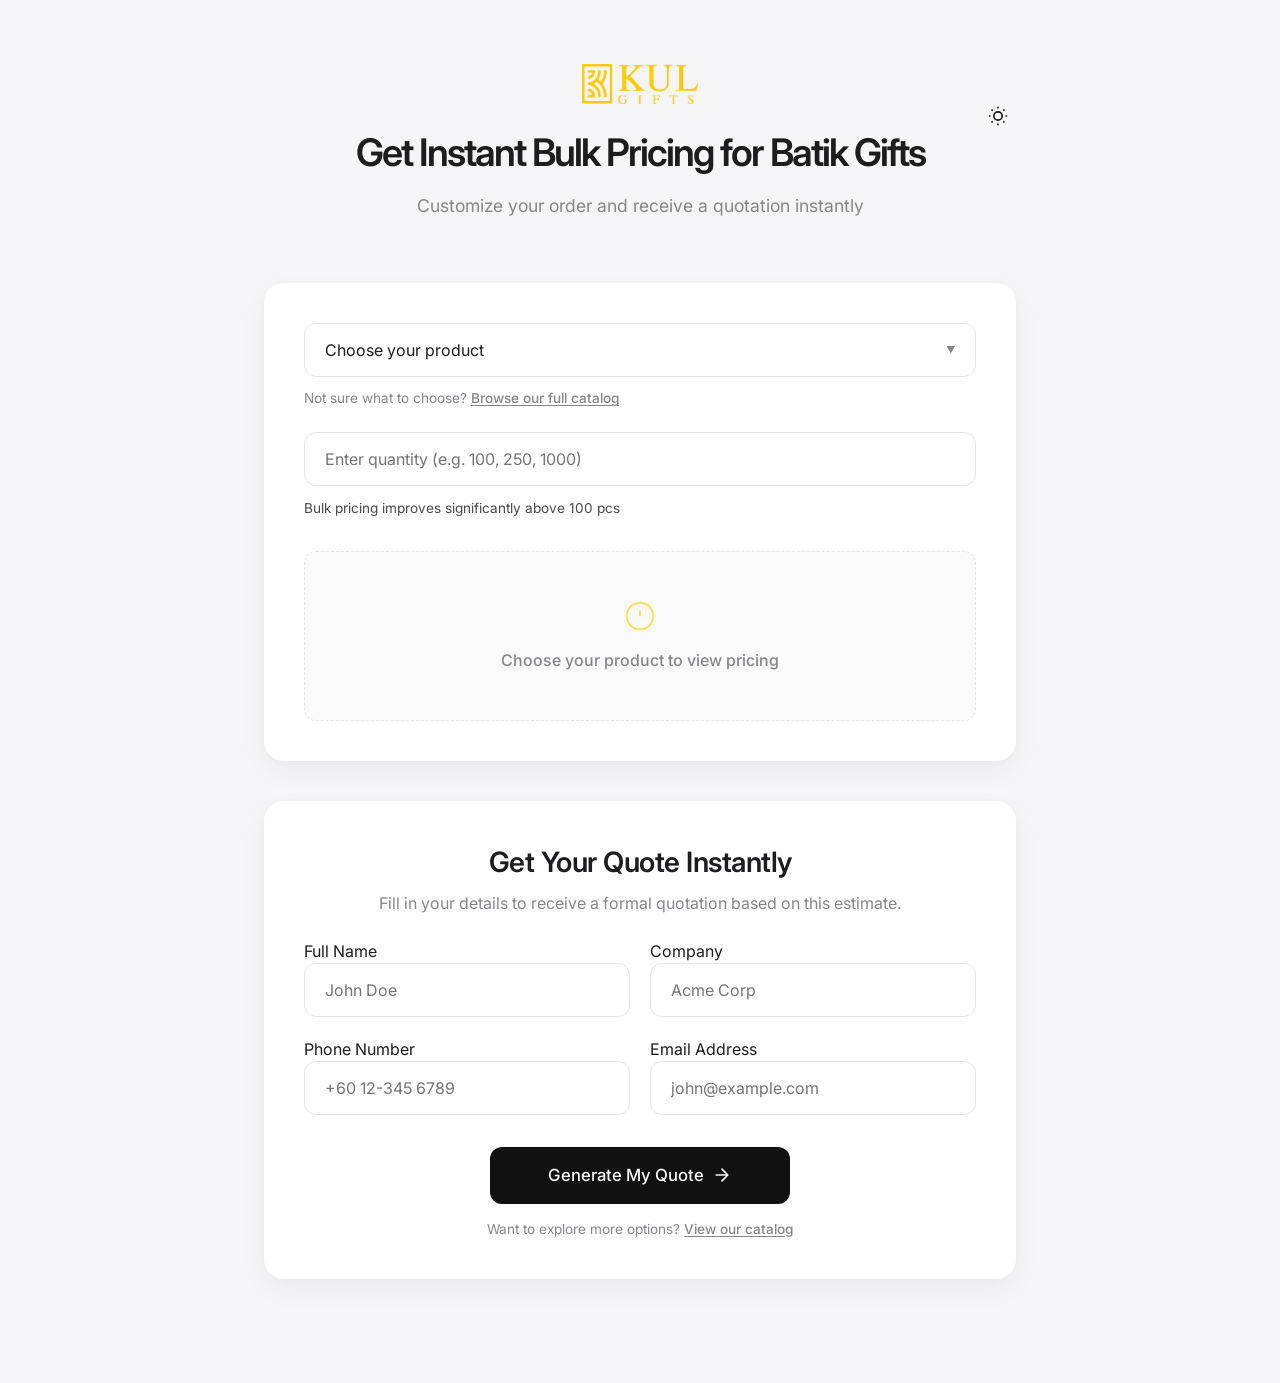
==== commit ec60e693: "Update index.html" ====
--- a/index.html
+++ b/index.html
@@ -16,7 +16,7 @@
     <div class="app-container">
         <header class="app-header">
             <div class="brand-header">
-                <img src="https://kulgifts.com/logo.png" alt="KUL Gifts Logo" class="logo">
+                <img src="logo.png" alt="KUL Gifts Logo" class="logo">
             </div>
             <div class="header-top">
                 <button id="back-to-calc-btn" class="back-btn hidden" aria-label="Back to calculator">
@@ -268,7 +268,7 @@
                     <div class="invoice-header">
                         <div class="invoice-brand">
                             <div class="logo-wrapper">
-                                 <img src="https://kulgifts.com/logo.png" class="logo" alt="KUL Gifts Logo">
+                                 <img src="logo.png" class="logo" alt="KUL Gifts Logo">
                             </div>
                             <p>Bulk Batik Gifts Supplier</p>
                         </div>
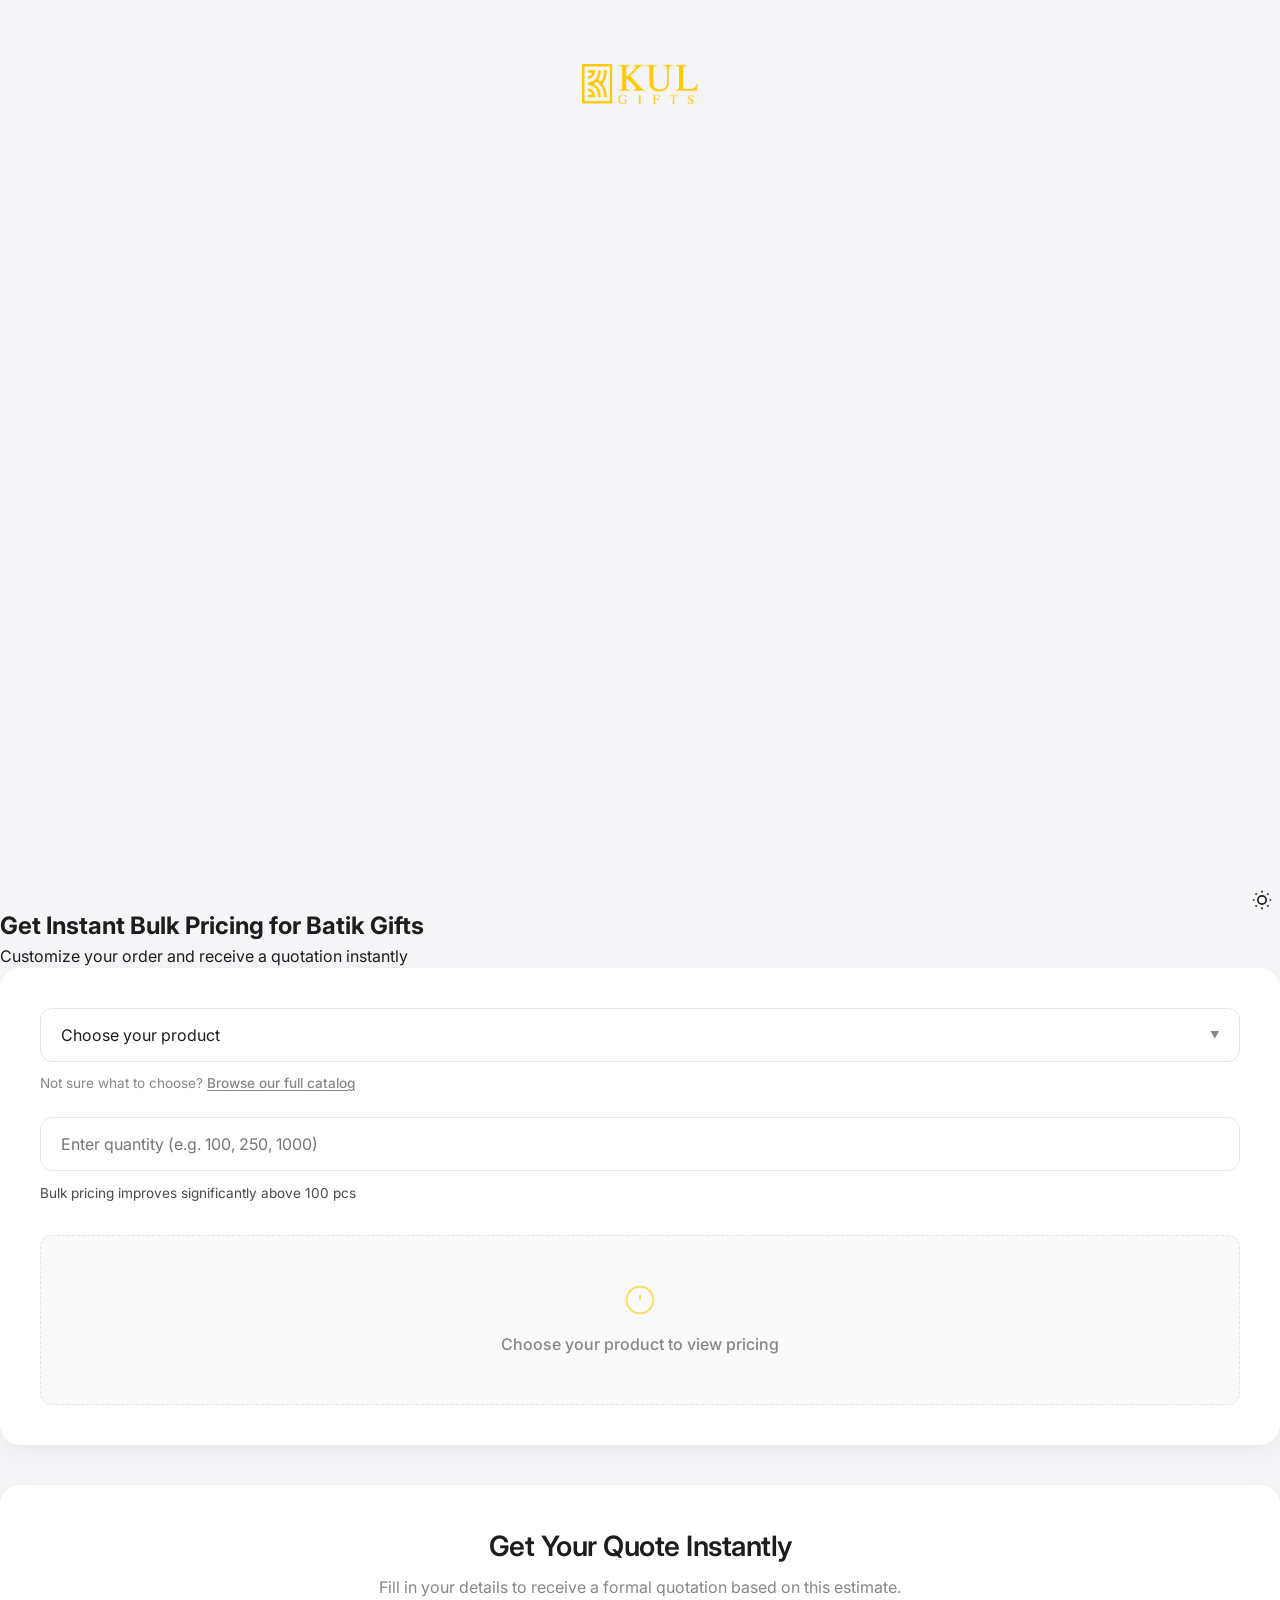
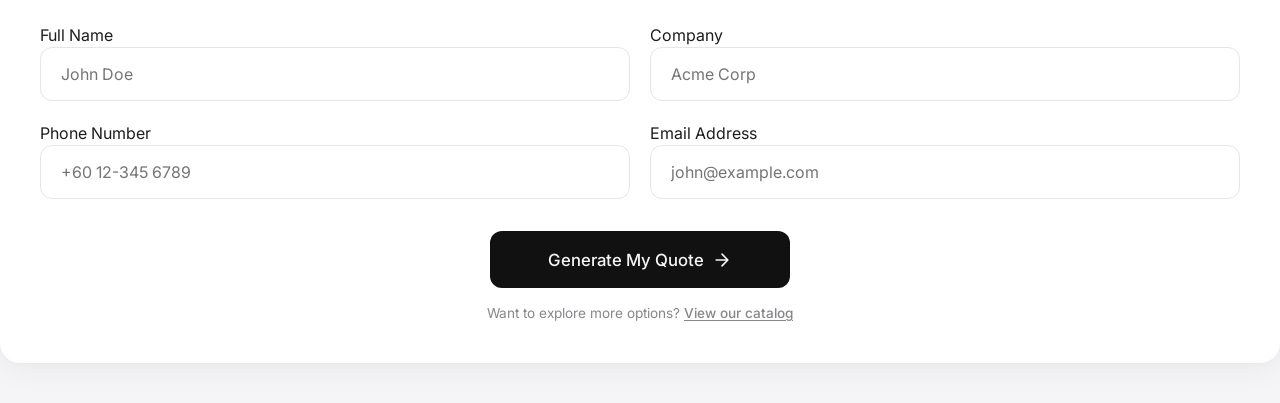
==== commit 263a6147: "Update index.html" ====
--- a/index.html
+++ b/index.html
@@ -17,6 +17,7 @@
         <header class="app-header">
             <div class="brand-header">
                 <img src="logo.png" alt="KUL Gifts Logo" class="logo">
+                </div>
             </div>
             <div class="header-top">
                 <button id="back-to-calc-btn" class="back-btn hidden" aria-label="Back to calculator">
@@ -268,9 +269,7 @@
                     <div class="invoice-header">
                         <div class="invoice-brand">
                             <div class="logo-wrapper">
-                                 <img src="logo.png" class="logo" alt="KUL Gifts Logo">
-                            </div>
-                            <p>Bulk Batik Gifts Supplier</p>
+                                 <img src="iconlogo.png" class="logo" alt="KUL Gifts Logo">
                         </div>
                         <div class="invoice-title">
                             <h1 style="color: #FFCA07;">QUOTATION</h1>
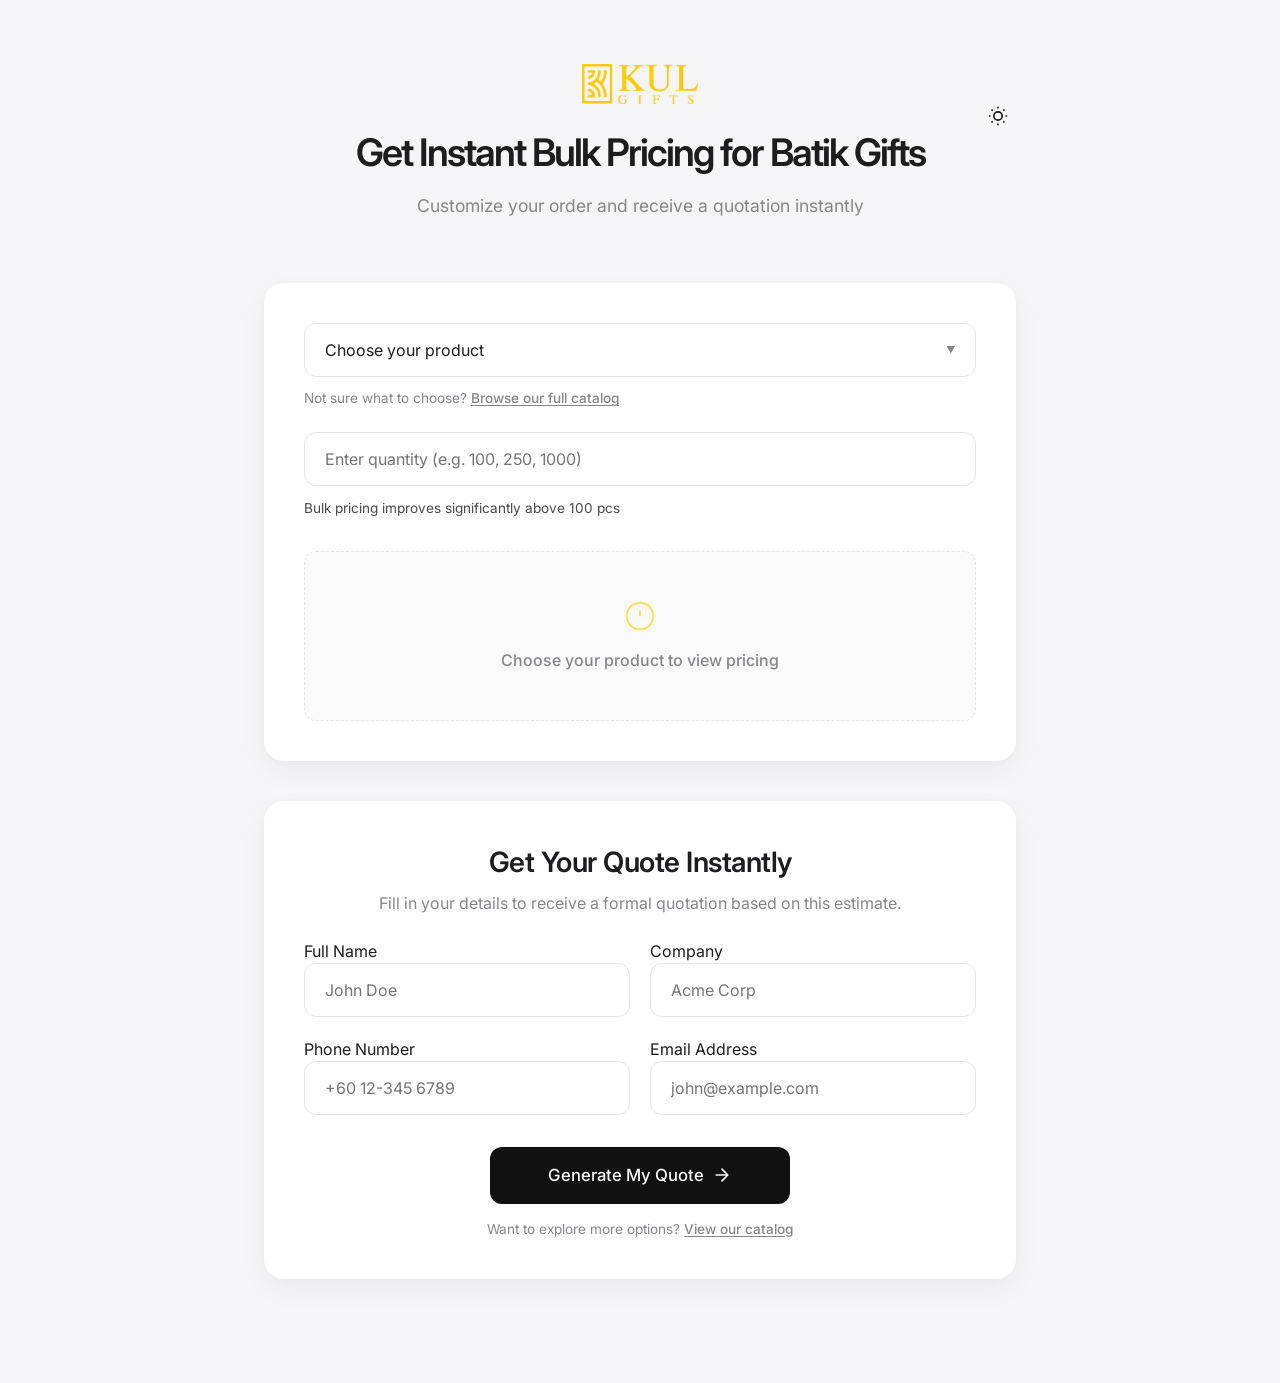
==== commit f94c426c: "Update index.html" ====
--- a/index.html
+++ b/index.html
@@ -17,7 +17,6 @@
         <header class="app-header">
             <div class="brand-header">
                 <img src="logo.png" alt="KUL Gifts Logo" class="logo">
-                </div>
             </div>
             <div class="header-top">
                 <button id="back-to-calc-btn" class="back-btn hidden" aria-label="Back to calculator">
@@ -270,6 +269,7 @@
                         <div class="invoice-brand">
                             <div class="logo-wrapper">
                                  <img src="iconlogo.png" class="logo" alt="KUL Gifts Logo">
+                                </div>
                         </div>
                         <div class="invoice-title">
                             <h1 style="color: #FFCA07;">QUOTATION</h1>
